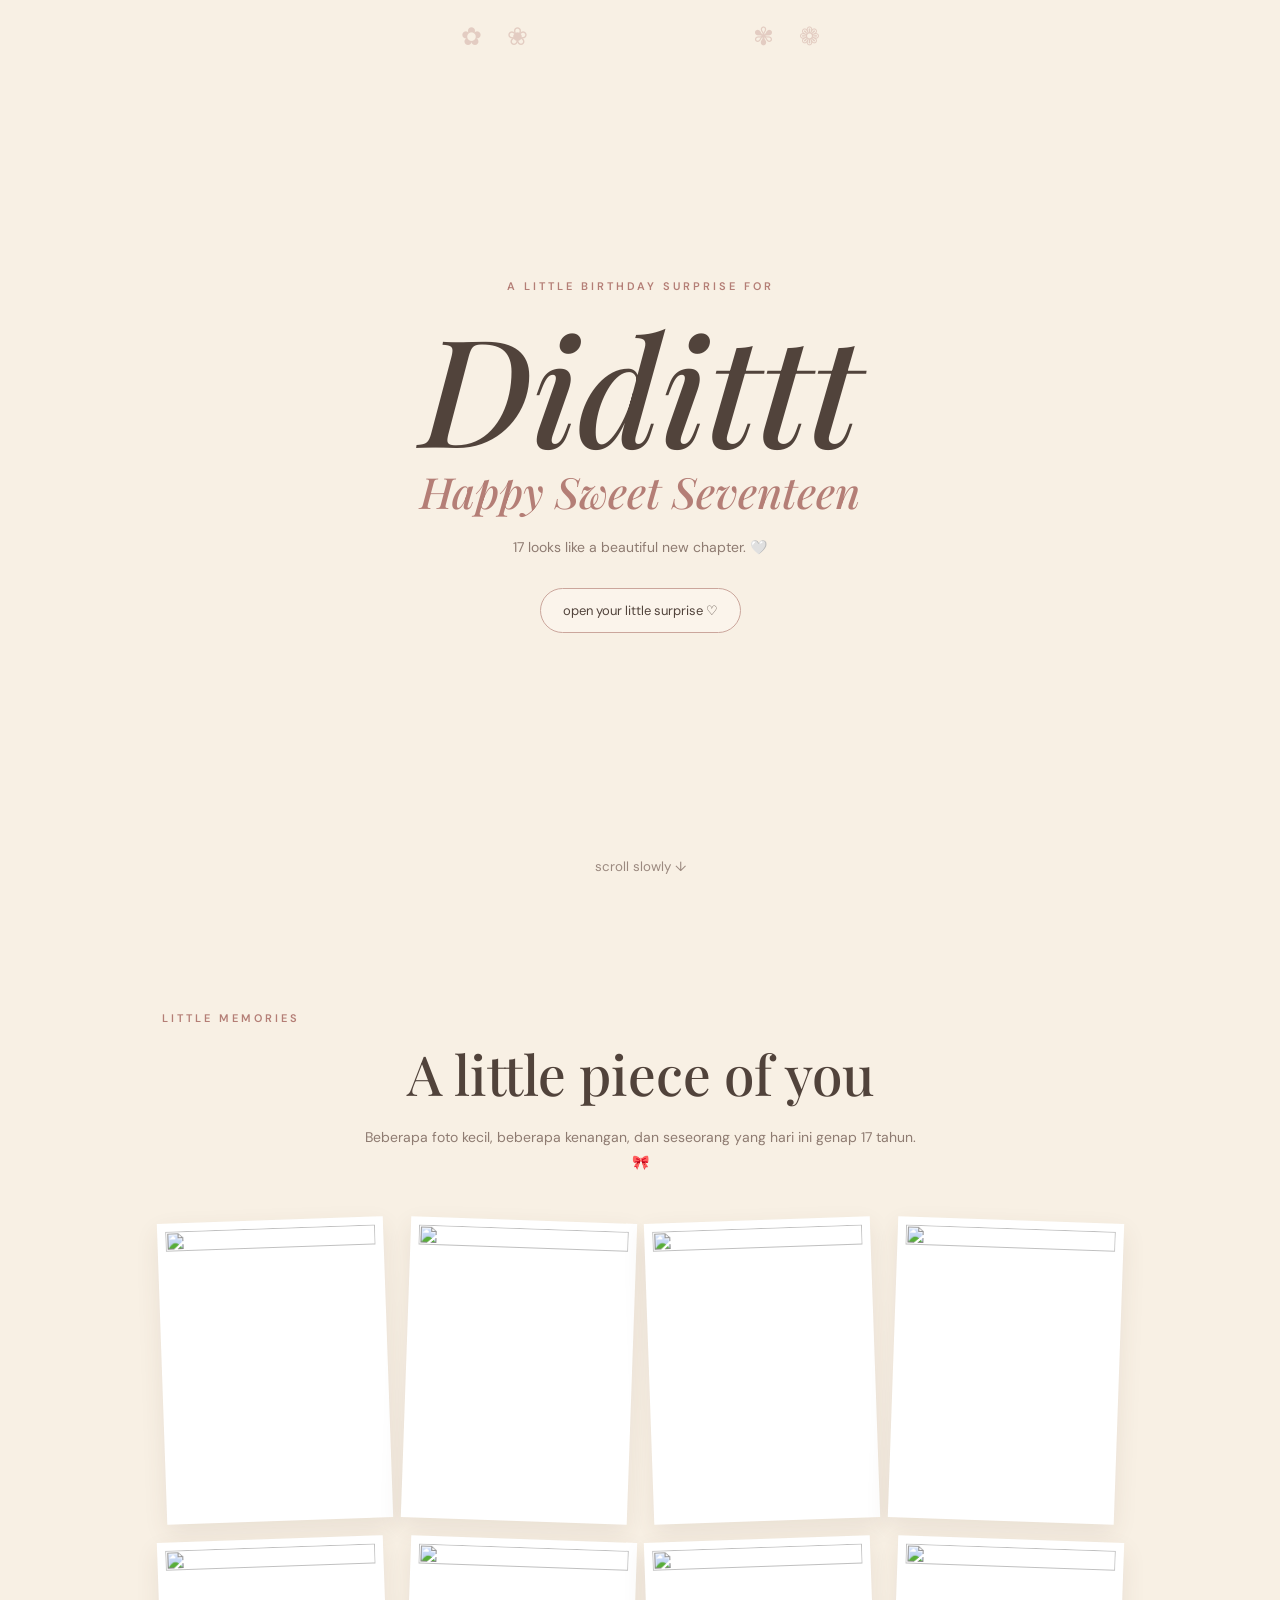
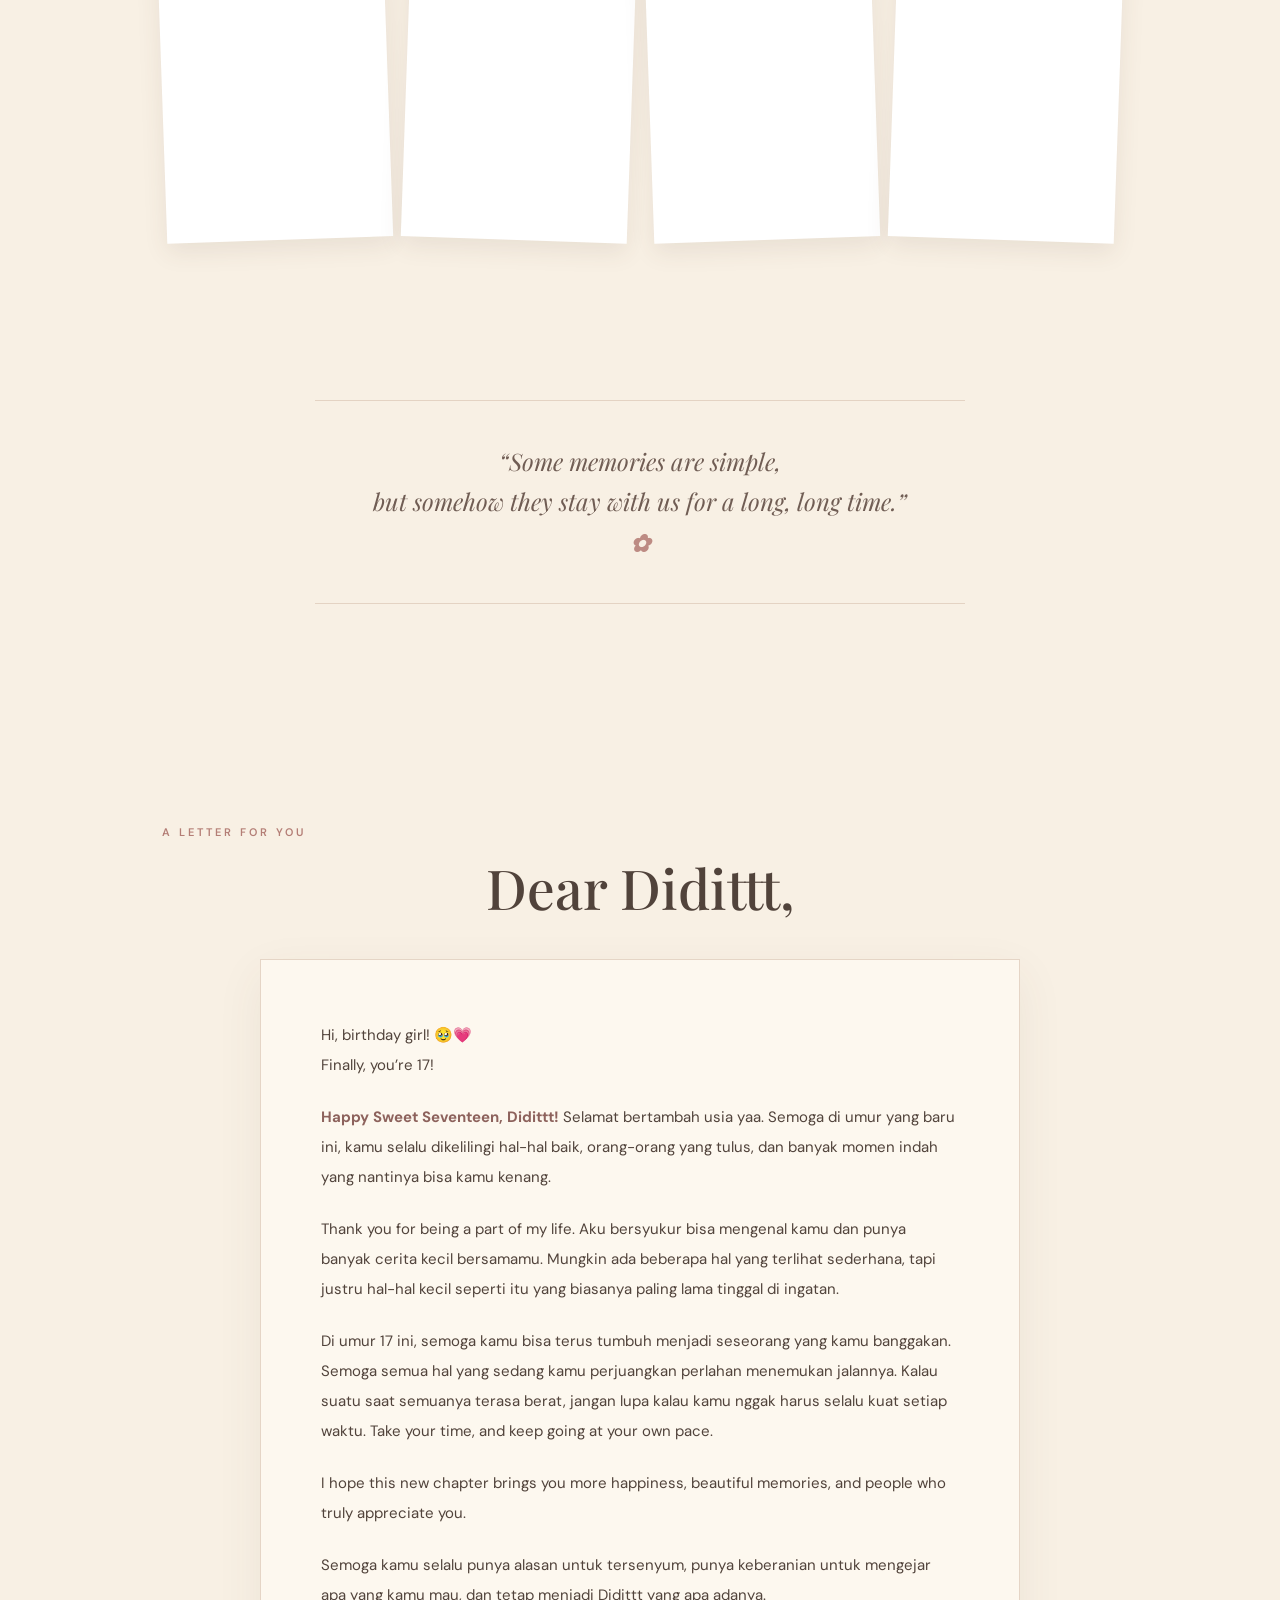
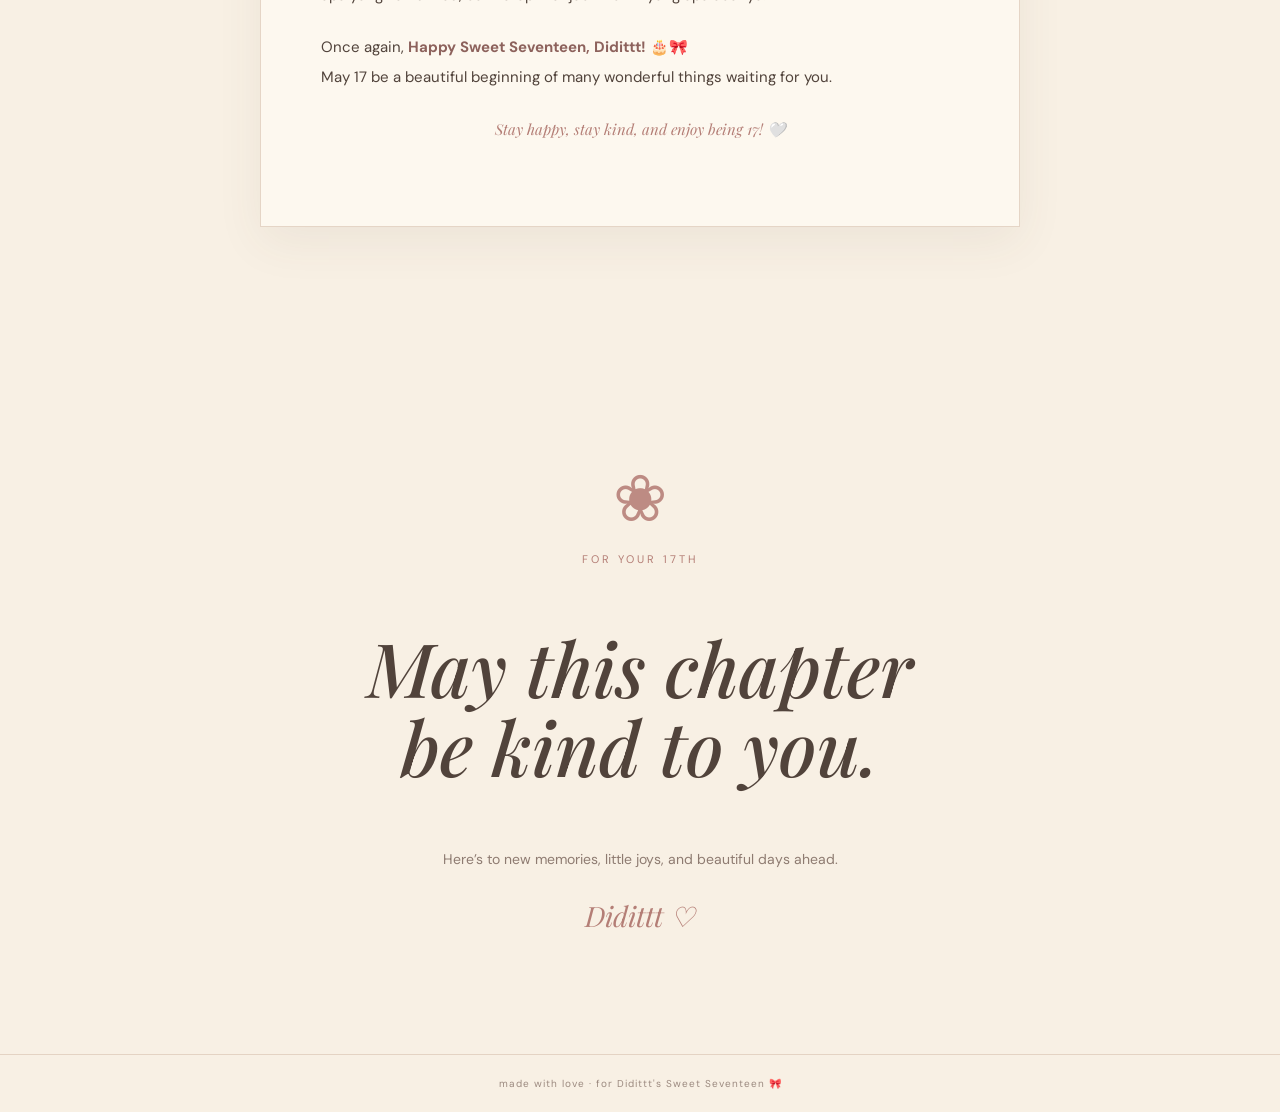
==== index.html @ 09ac8557 "Add files via upload" ====
<!doctype html>
<html lang="id">
<head>
<meta charset="utf-8"><meta name="viewport" content="width=device-width,initial-scale=1">
<title>Happy Sweet Seventeen, Didittt! 🎀</title>
<link rel="preconnect" href="https://fonts.googleapis.com">
<link href="https://fonts.googleapis.com/css2?family=DM+Sans:wght@400;500;600&family=Playfair+Display:ital,wght@0,500;0,600;1,500&display=swap" rel="stylesheet">
<link rel="stylesheet" href="style.css">
</head>
<body>
<div class="flowers">✿　❀　　　　　　　　　✾　❁</div>
<section class="hero">
<p>a little birthday surprise for</p><h1>Didittt</h1>
<h2>Happy Sweet Seventeen</h2><span>17 looks like a beautiful new chapter. 🤍</span>
<a href="#memories">open your little surprise ♡</a><small>scroll slowly ↓</small>
</section>

<section id="memories" class="section">
<p class="eyebrow">little memories</p><h2>A little piece of you</h2>
<p class="intro">Beberapa foto kecil, beberapa kenangan, dan seseorang yang hari ini genap 17 tahun. 🎀</p>
<div class="gallery">
<img src="images/didit1.jpg"><img src="images/didit2.jpg"><img src="images/didit3.jpg"><img src="images/didit4.jpg">
<img src="images/didit5.jpg"><img src="images/didit6.jpg"><img src="images/didit7.jpg"><img src="images/didit8.jpg">
</div>
</section>

<section class="quote"><div>“Some memories are simple,<br>but somehow they stay with us for a long, long time.”<br><b>✿</b></div></section>

<section class="section letter">
<p class="eyebrow">a letter for you</p><h2>Dear Didittt,</h2>
<article>
<p>Hi, birthday girl! 🥹💗<br>Finally, you’re 17!</p>
<p><b>Happy Sweet Seventeen, Didittt!</b> Selamat bertambah usia yaa. Semoga di umur yang baru ini, kamu selalu dikelilingi hal-hal baik, orang-orang yang tulus, dan banyak momen indah yang nantinya bisa kamu kenang.</p>
<p>Thank you for being a part of my life. Aku bersyukur bisa mengenal kamu dan punya banyak cerita kecil bersamamu. Mungkin ada beberapa hal yang terlihat sederhana, tapi justru hal-hal kecil seperti itu yang biasanya paling lama tinggal di ingatan.</p>
<p>Di umur 17 ini, semoga kamu bisa terus tumbuh menjadi seseorang yang kamu banggakan. Semoga semua hal yang sedang kamu perjuangkan perlahan menemukan jalannya. Kalau suatu saat semuanya terasa berat, jangan lupa kalau kamu nggak harus selalu kuat setiap waktu. Take your time, and keep going at your own pace.</p>
<p>I hope this new chapter brings you more happiness, beautiful memories, and people who truly appreciate you.</p>
<p>Semoga kamu selalu punya alasan untuk tersenyum, punya keberanian untuk mengejar apa yang kamu mau, dan tetap menjadi Didittt yang apa adanya.</p>
<p>Once again, <b>Happy Sweet Seventeen, Didittt!</b> 🎂🎀<br>May 17 be a beautiful beginning of many wonderful things waiting for you.</p>
<p class="sign">Stay happy, stay kind, and enjoy being 17! 🤍</p>
</article>
</section>

<section class="final"><div>❀</div><p>for your 17th</p><h2>May this chapter<br>be kind to you.</h2><span>Here’s to new memories, little joys, and beautiful days ahead.</span><strong>Didittt ♡</strong></section>
<footer>made with love · for Didittt's Sweet Seventeen 🎀</footer>
</body></html>
---- style.css ----
*{box-sizing:border-box}html{scroll-behavior:smooth}body{margin:0;background:#f8f0e4;color:#51433b;font-family:"DM Sans",sans-serif}body:before{content:"";position:fixed;inset:0;pointer-events:none;opacity:.12;background-image:radial-gradient(#8e776b .5px,transparent .5px);background-size:18px 18px}.flowers{position:fixed;top:20px;width:100%;text-align:center;color:#bd8b83;opacity:.35;font-size:25px;z-index:3}.hero{min-height:100vh;display:flex;flex-direction:column;align-items:center;justify-content:center;text-align:center;padding:30px}.hero>p,.eyebrow{text-transform:uppercase;letter-spacing:3px;font-size:11px;color:#b47e76;font-weight:600}.hero h1,.hero h2,.section h2,.final h2{font-family:"Playfair Display",serif}.hero h1{font-size:clamp(75px,18vw,150px);font-weight:500;font-style:italic;line-height:.9;margin:15px 0 8px}.hero h2{font-size:clamp(25px,5vw,43px);font-weight:500;font-style:italic;color:#b47e76;margin:0}.hero span,.final span{margin-top:18px;color:#8e7b71;font-size:14px}.hero a{margin-top:32px;padding:13px 22px;border:1px solid #cba69c;border-radius:30px;text-decoration:none;color:#51433b;font-size:13px;background:#fffaf380}.hero small{position:absolute;bottom:25px;color:#9b897f}.section{max-width:1000px;margin:auto;padding:100px 22px}.section>h2{text-align:center;font-size:clamp(35px,6vw,55px);font-weight:500;margin:8px 0}.intro{max-width:570px;margin:15px auto 45px;text-align:center;color:#8e7b71;font-size:14px;line-height:1.8}.gallery{display:grid;grid-template-columns:repeat(4,1fr);gap:18px}.gallery img{width:100%;aspect-ratio:3/4;object-fit:cover;background:white;padding:8px 8px 28px;box-shadow:0 9px 25px #54403418}.gallery img:nth-child(odd){transform:rotate(-2deg)}.gallery img:nth-child(even){transform:rotate(2deg)}.quote{padding:60px 25px 110px;text-align:center}.quote div{max-width:650px;margin:auto;border-top:1px solid #e4d3c3;border-bottom:1px solid #e4d3c3;padding:40px 20px;font:italic 24px/1.7 "Playfair Display",serif;color:#705d54}.quote b{color:#bd8b83}.letter article{max-width:760px;margin:35px auto 0;background:#fffaf3cc;border:1px solid #e5d5c6;padding:clamp(28px,6vw,60px);box-shadow:0 15px 45px #54403412}.letter article p{font-size:15px;line-height:2;margin:0 0 22px}.letter b{color:#8d625c}.sign{text-align:center;font:italic 18px "Playfair Display",serif;color:#b47e76}.final{text-align:center;padding:130px 25px 120px}.final>div{font-size:65px;color:#bd8b83}.final>p{letter-spacing:3px;text-transform:uppercase;color:#b47e76;font-size:11px}.final h2{font-size:clamp(43px,8vw,75px);font-weight:500;font-style:italic;line-height:1.05}.final strong{display:block;margin-top:28px;font:italic 28px "Playfair Display";color:#b47e76}footer{text-align:center;border-top:1px solid #e4d3c3;padding:22px;color:#9b897f;font-size:10px;letter-spacing:1px}@media(max-width:750px){.gallery{grid-template-columns:repeat(2,1fr);gap:12px}.section{padding:80px 18px}.letter article p{font-size:14px;line-height:1.85}}
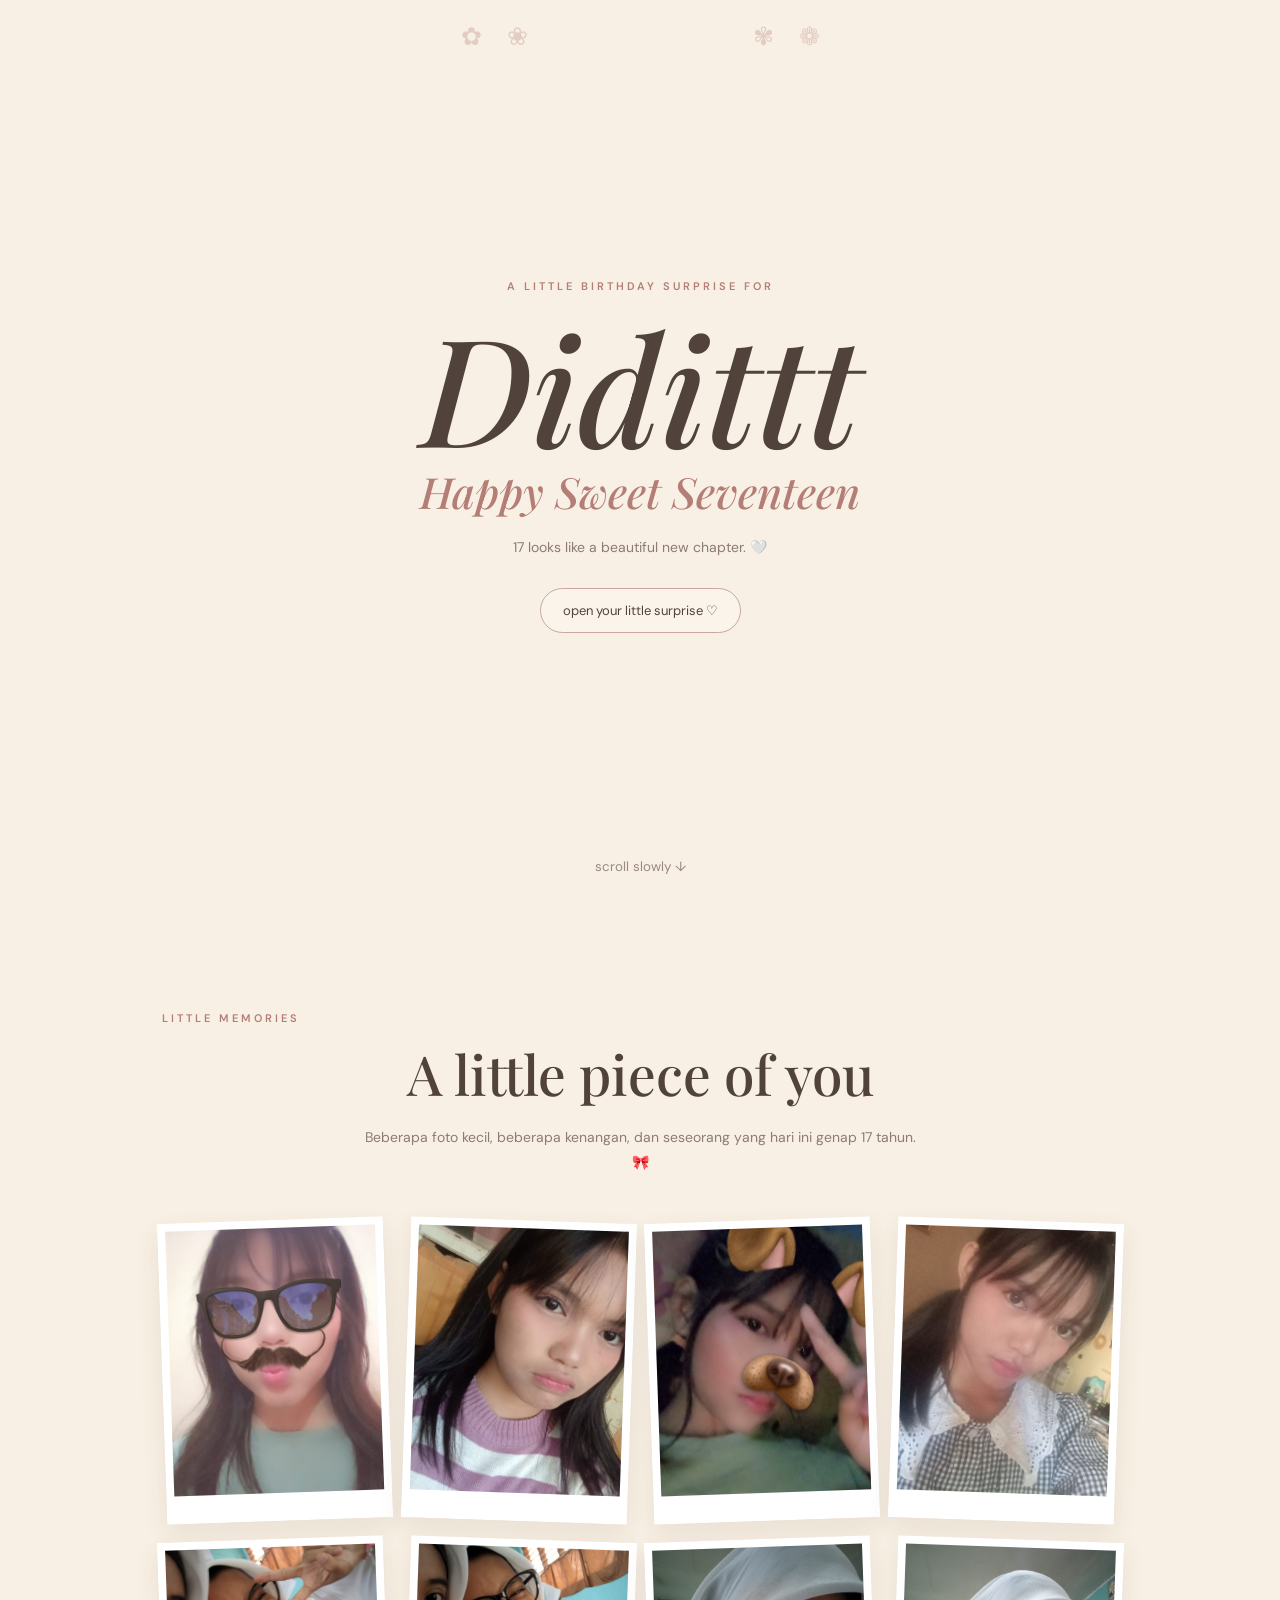
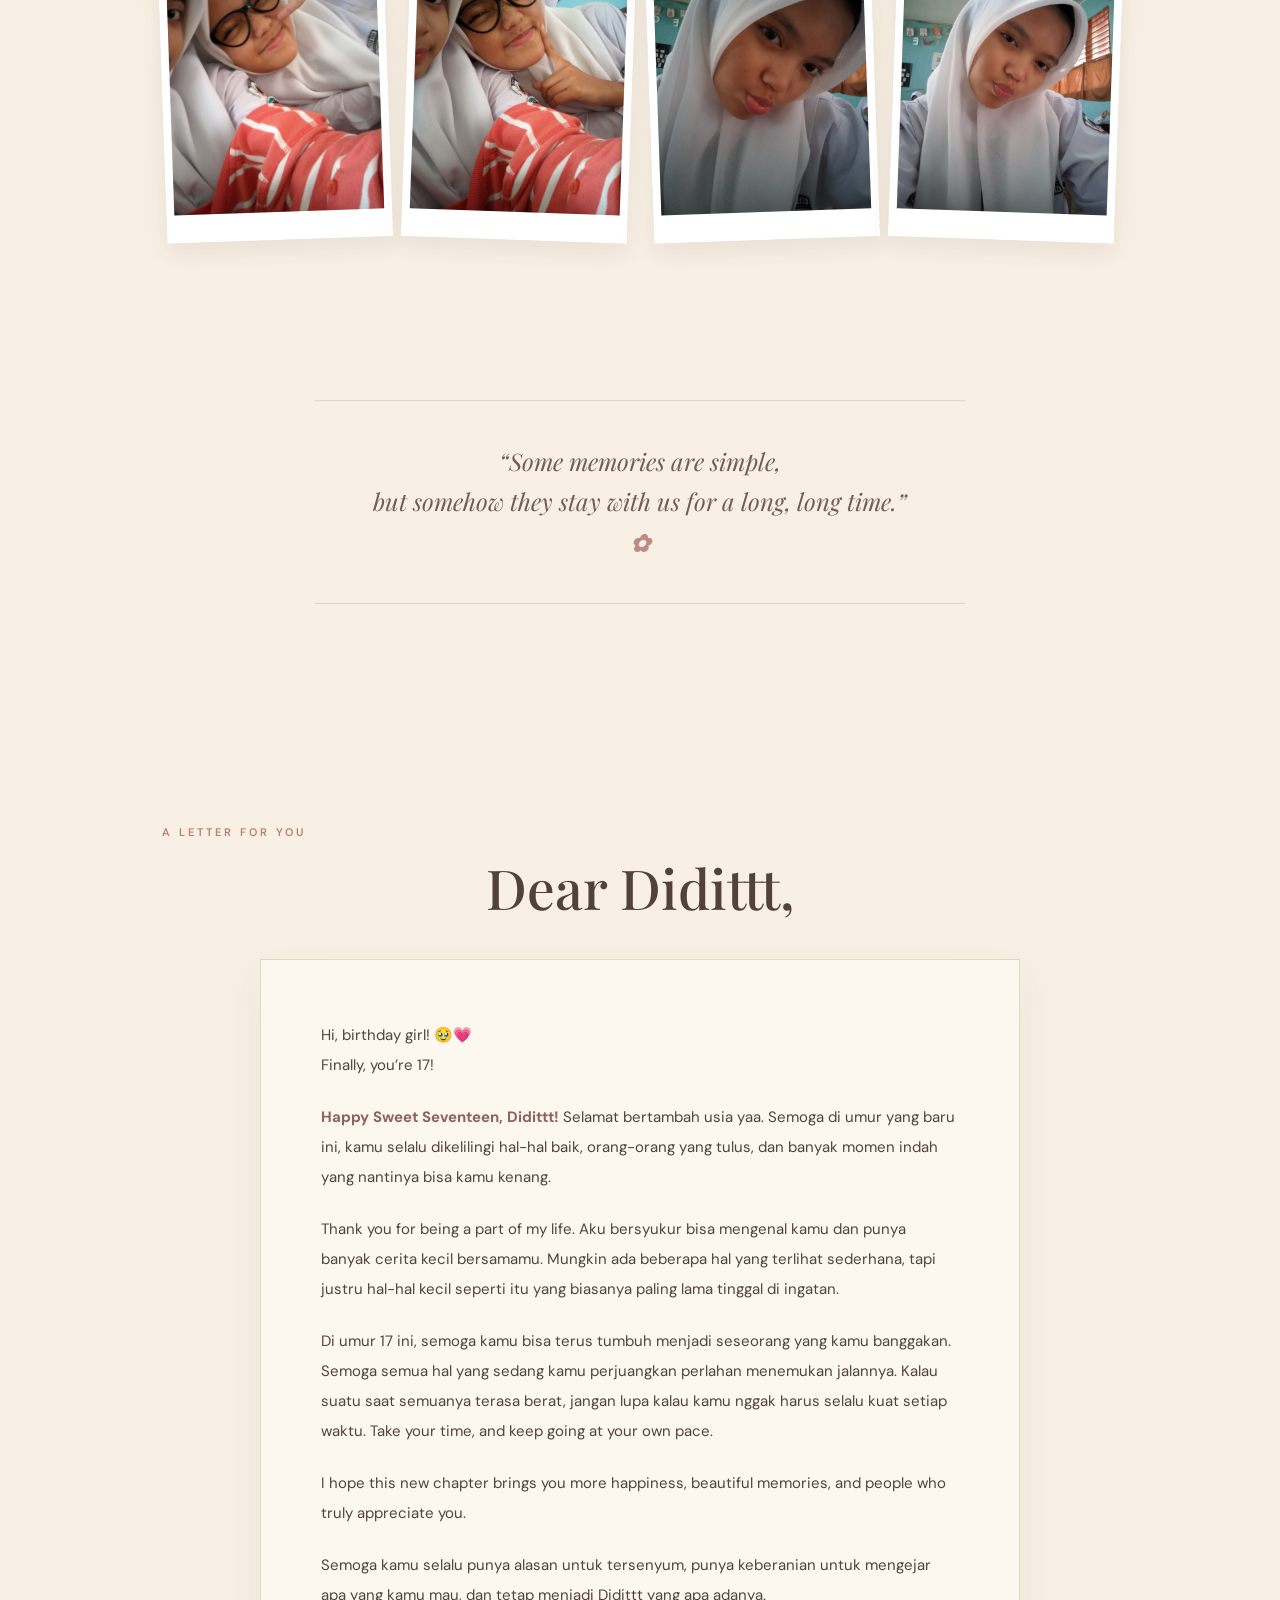
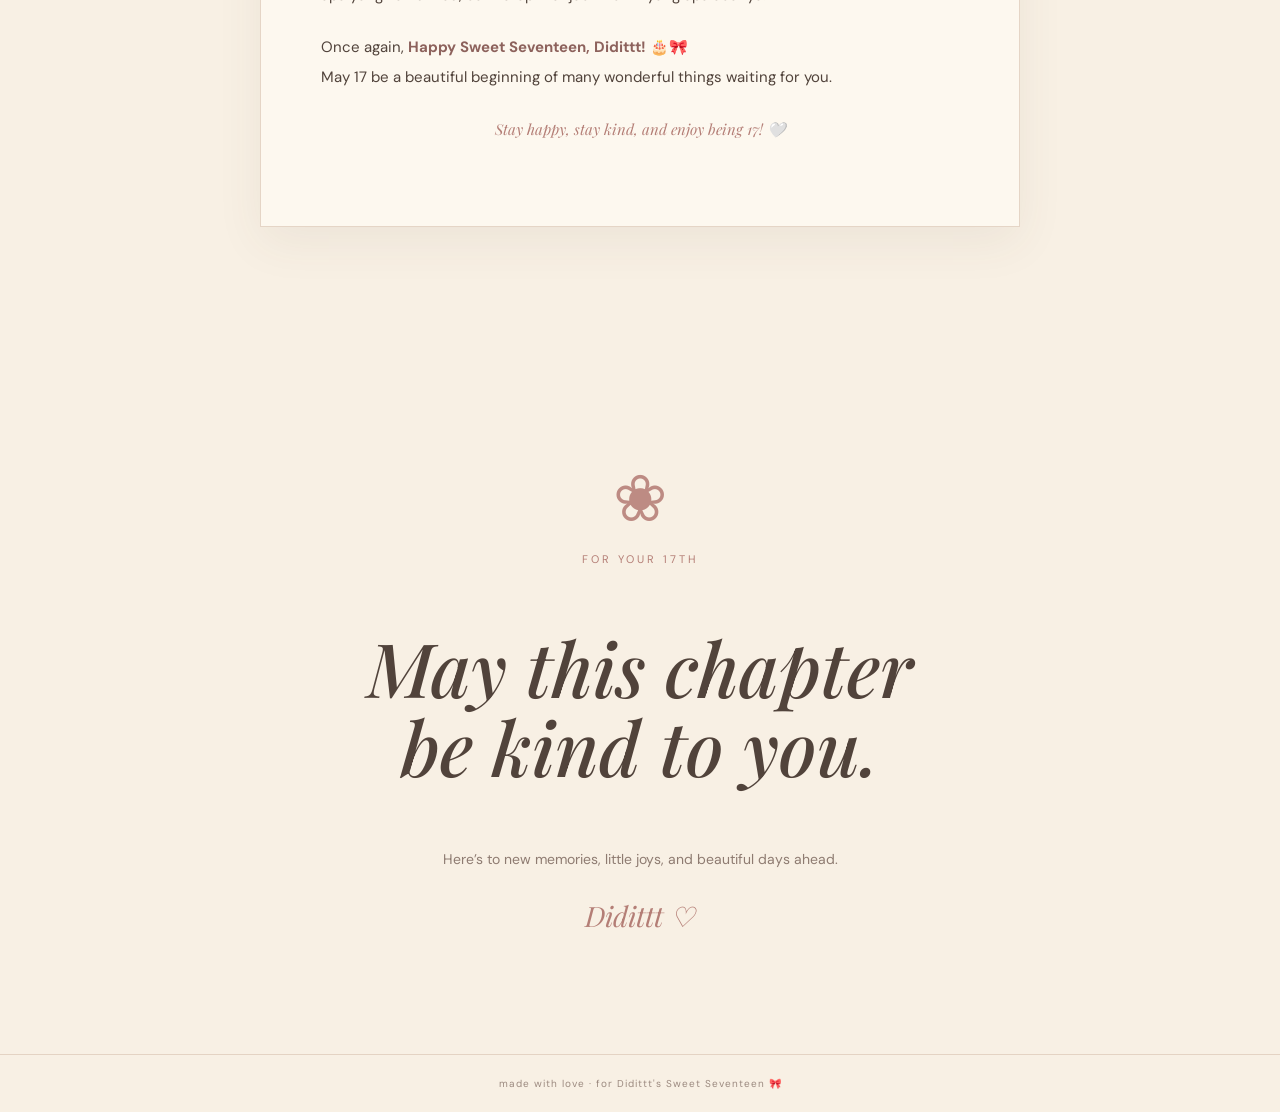
==== commit 942ba939: "Update index.html" ====
--- a/index.html
+++ b/index.html
@@ -19,8 +19,14 @@
 <p class="eyebrow">little memories</p><h2>A little piece of you</h2>
 <p class="intro">Beberapa foto kecil, beberapa kenangan, dan seseorang yang hari ini genap 17 tahun. 🎀</p>
 <div class="gallery">
-<img src="images/didit1.jpg"><img src="images/didit2.jpg"><img src="images/didit3.jpg"><img src="images/didit4.jpg">
-<img src="images/didit5.jpg"><img src="images/didit6.jpg"><img src="images/didit7.jpg"><img src="images/didit8.jpg">
+<img src="didit1.jpg">
+<img src="didit2.jpg">
+<img src="didit3.jpg">
+<img src="didit4.jpg">
+<img src="didit5.jpg">
+<img src="didit6.jpg">
+<img src="didit7.jpg">
+<img src="didit8.jpg">
 </div>
 </section>
 
@@ -42,4 +48,4 @@
 
 <section class="final"><div>❀</div><p>for your 17th</p><h2>May this chapter<br>be kind to you.</h2><span>Here’s to new memories, little joys, and beautiful days ahead.</span><strong>Didittt ♡</strong></section>
 <footer>made with love · for Didittt's Sweet Seventeen 🎀</footer>
-</body></html>+</body></html>
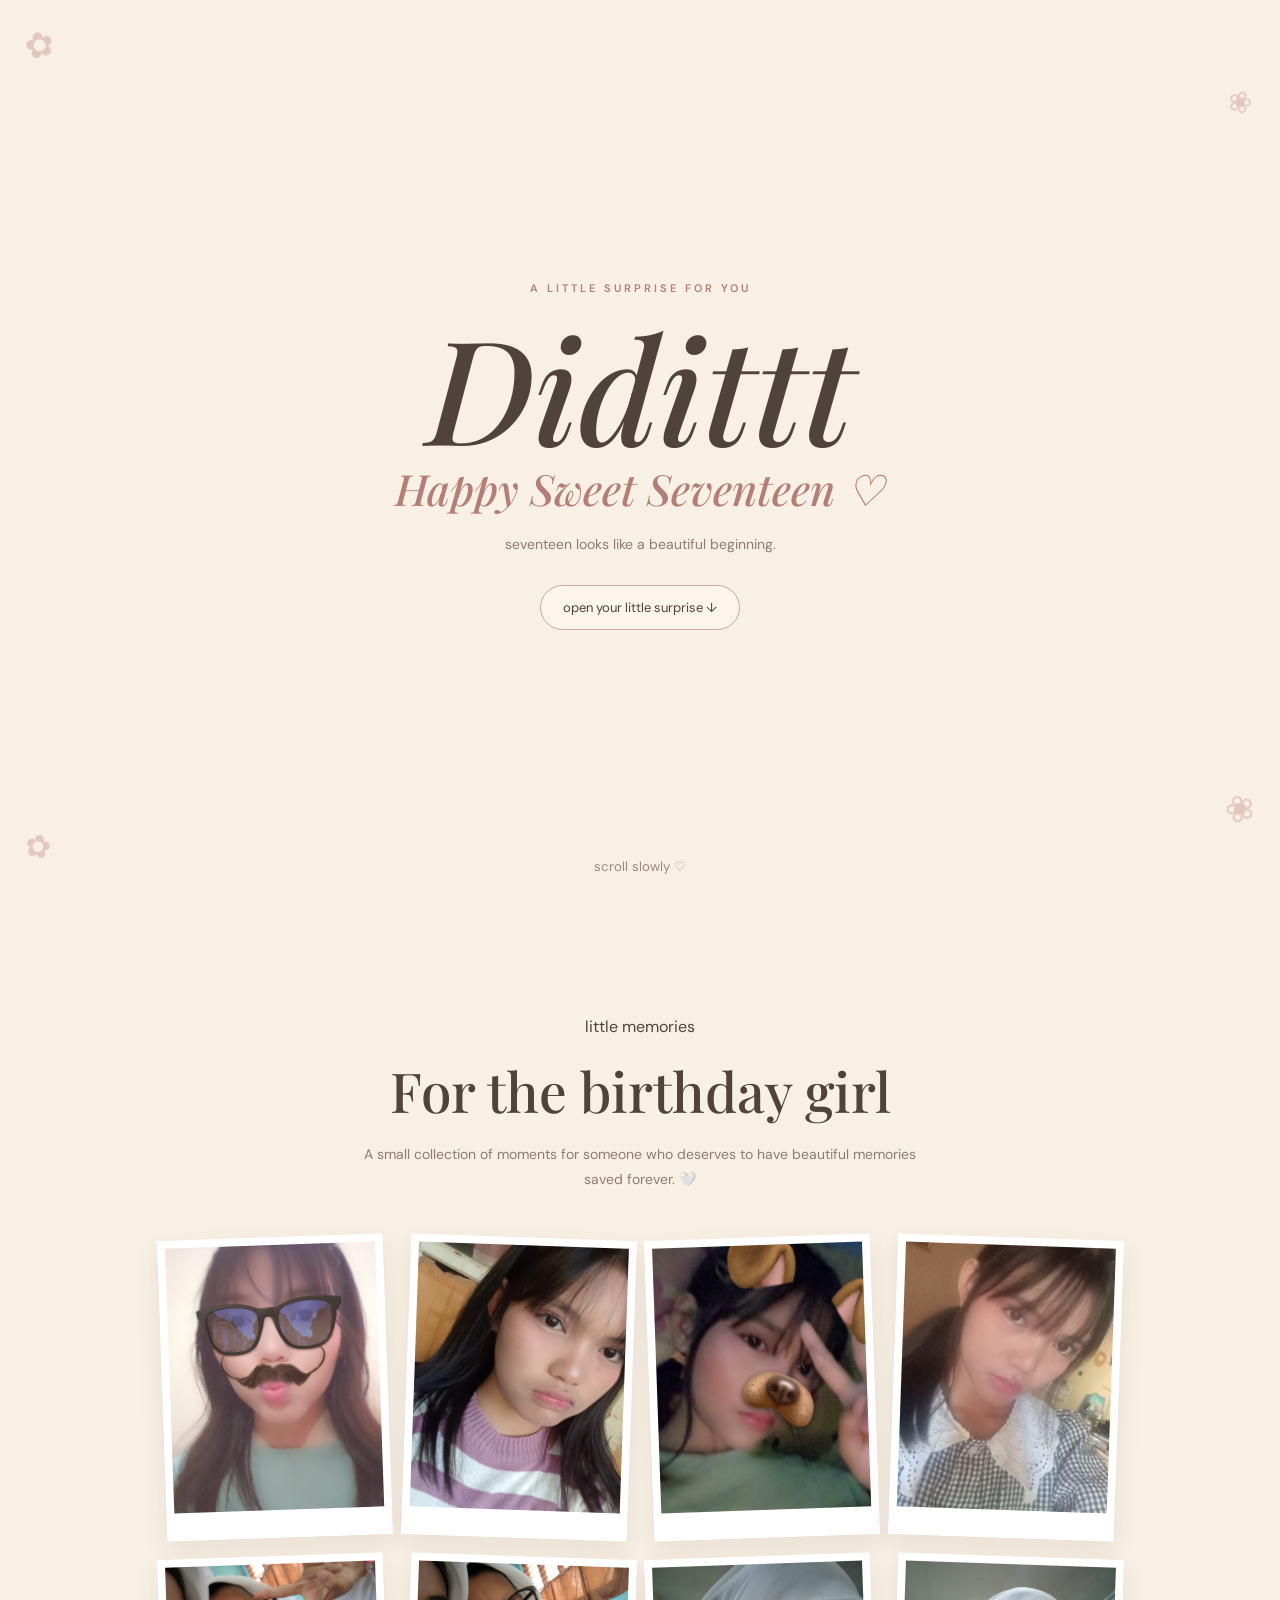
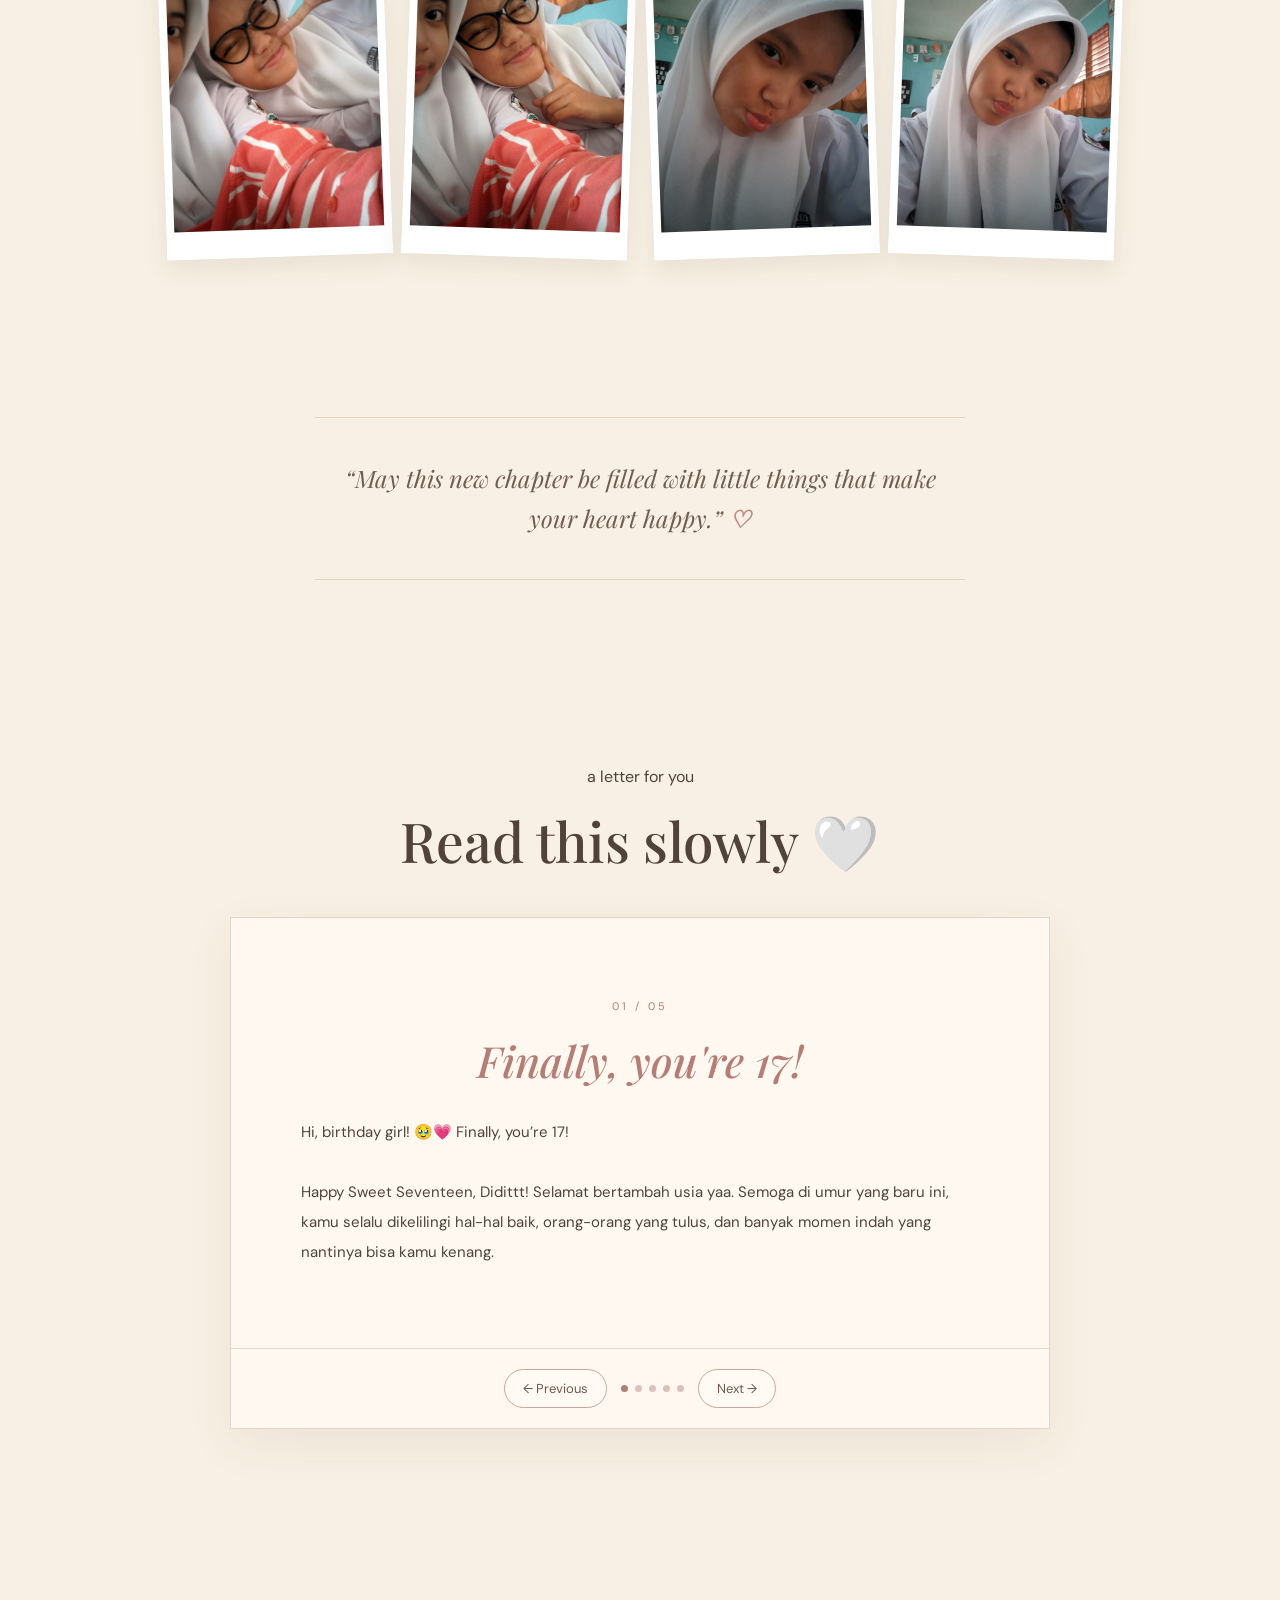
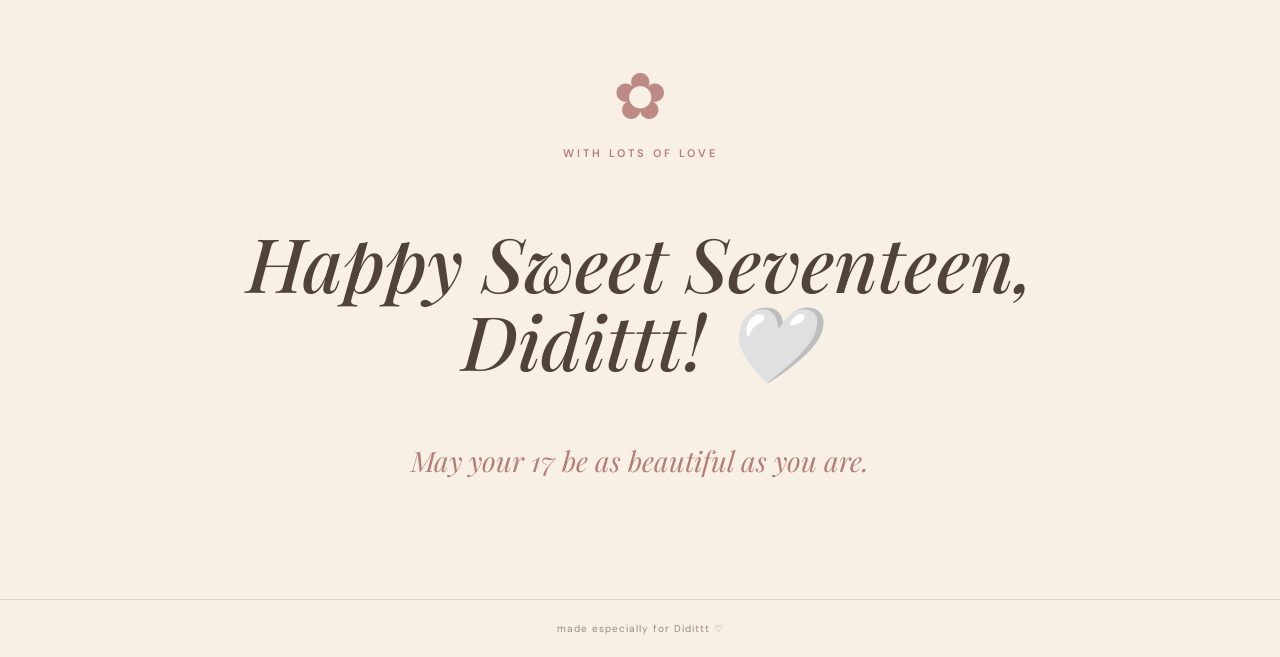
==== commit a51caac7: "Rename index-didit-sweet17-lily-1.html to index.html" ====
--- a/index.html
+++ b/index.html
@@ -1,51 +1,243 @@
-<!doctype html>
+<!DOCTYPE html>
 <html lang="id">
 <head>
-<meta charset="utf-8"><meta name="viewport" content="width=device-width,initial-scale=1">
-<title>Happy Sweet Seventeen, Didittt! 🎀</title>
+<meta charset="UTF-8">
+<meta name="viewport" content="width=device-width, initial-scale=1.0">
+<title>Happy Sweet Seventeen, Didittt! 🤍</title>
 <link rel="preconnect" href="https://fonts.googleapis.com">
-<link href="https://fonts.googleapis.com/css2?family=DM+Sans:wght@400;500;600&family=Playfair+Display:ital,wght@0,500;0,600;1,500&display=swap" rel="stylesheet">
-<link rel="stylesheet" href="style.css">
+<link rel="preconnect" href="https://fonts.gstatic.com" crossorigin>
+<link href="https://fonts.googleapis.com/css2?family=DM+Sans:wght@400;500;600&family=Playfair+Display:ital,wght@0,400;0,500;1,400;1,500&display=swap" rel="stylesheet">
+
+<style>
+*{box-sizing:border-box}
+html{scroll-behavior:smooth}
+body{
+  margin:0;
+  background:#f8f0e4;
+  color:#51433b;
+  font-family:"DM Sans",sans-serif;
+  overflow-x:hidden;
+}
+body:before{
+  content:"";position:fixed;inset:0;pointer-events:none;opacity:.1;
+  background-image:radial-gradient(#8e776b .5px,transparent .5px);
+  background-size:18px 18px;z-index:0
+}
+.lily{
+  position:fixed;
+  color:#c99691;
+  opacity:.45;
+  font-size:35px;
+  z-index:2;
+  pointer-events:none;
+  font-family:serif;
+}
+.lily.one{top:25px;left:25px;transform:rotate(-15deg)}
+.lily.two{top:85px;right:28px;transform:rotate(18deg);font-size:29px}
+.lily.three{bottom:35px;left:25px;transform:rotate(12deg);font-size:31px}
+.lily.four{bottom:70px;right:25px;transform:rotate(-20deg);font-size:36px}
+
+.hero{
+  min-height:100vh;display:flex;flex-direction:column;align-items:center;
+  justify-content:center;text-align:center;padding:30px;position:relative;z-index:1
+}
+.hero .eyebrow,.final p{
+  text-transform:uppercase;letter-spacing:3px;font-size:11px;color:#b47e76;font-weight:600
+}
+.hero h1,.hero h2,.section h2,.final h2,.slide h2{
+  font-family:"Playfair Display",serif
+}
+.hero h1{
+  font-size:clamp(65px,17vw,145px);font-weight:500;font-style:italic;
+  line-height:.9;margin:15px 0 8px
+}
+.hero h2{font-size:clamp(25px,5vw,43px);font-weight:500;font-style:italic;color:#b47e76;margin:0}
+.hero span{margin-top:18px;color:#8e7b71;font-size:14px}
+.hero a{
+  margin-top:32px;padding:13px 22px;border:1px solid #cba69c;border-radius:30px;
+  text-decoration:none;color:#51433b;font-size:13px;background:#fffaf380
+}
+.hero small{position:absolute;bottom:25px;color:#9b897f}
+
+.section{max-width:1000px;margin:auto;padding:100px 22px;position:relative;z-index:1}
+.section>h2{text-align:center;font-size:clamp(35px,6vw,55px);font-weight:500;margin:8px 0}
+.intro{max-width:570px;margin:15px auto 45px;text-align:center;color:#8e7b71;font-size:14px;line-height:1.8}
+.gallery{display:grid;grid-template-columns:repeat(4,1fr);gap:18px}
+.gallery img{
+  width:100%;aspect-ratio:3/4;object-fit:cover;background:white;padding:8px 8px 28px;
+  box-shadow:0 9px 25px #54403418
+}
+.gallery img:nth-child(odd){transform:rotate(-2deg)}
+.gallery img:nth-child(even){transform:rotate(2deg)}
+
+.quote{padding:60px 25px 100px;text-align:center;position:relative;z-index:1}
+.quote div{max-width:650px;margin:auto;border-top:1px solid #e4d3c3;border-bottom:1px solid #e4d3c3;padding:40px 20px;font:italic 24px/1.7 "Playfair Display",serif;color:#705d54}
+.quote b{color:#bd8b83}
+
+.letter{padding-top:70px}
+.slideshow{
+  max-width:820px;margin:40px auto 0;background:#fffaf3cc;border:1px solid #e5d5c6;
+  box-shadow:0 15px 45px #54403412;overflow:hidden
+}
+.slide{display:none;padding:clamp(30px,7vw,70px);min-height:430px}
+.slide.active{display:flex;flex-direction:column;justify-content:center;animation:fade .45s ease}
+@keyframes fade{from{opacity:0;transform:translateX(15px)}to{opacity:1;transform:translateX(0)}}
+.slide-number{text-align:center;color:#b47e76;font-size:11px;letter-spacing:3px;text-transform:uppercase}
+.slide h2{text-align:center;font-size:clamp(28px,5vw,43px);font-weight:500;font-style:italic;color:#b47e76;margin:18px 0 28px}
+.slide p{font-size:15px;line-height:2;margin:0;color:#51433b}
+.slide p.center{text-align:center}
+.slide b{color:#8d625c}
+.controls{display:flex;justify-content:center;align-items:center;gap:14px;padding:20px;border-top:1px solid #e5d5c6}
+.controls button{
+  border:1px solid #cba69c;background:#fffaf3;color:#6d5951;border-radius:25px;
+  padding:10px 18px;font-family:inherit;cursor:pointer;font-size:13px
+}
+.controls button:hover{background:#f5e8dc}
+.dots{display:flex;gap:7px}
+.dot{width:7px;height:7px;border-radius:50%;background:#dbc3ba;cursor:pointer}
+.dot.active{background:#b47e76}
+
+.final{text-align:center;padding:130px 25px 120px;position:relative;z-index:1}
+.final .lily-big{font-size:65px;color:#bd8b83;font-family:serif}
+.final h2{font-size:clamp(43px,8vw,75px);font-weight:500;font-style:italic;line-height:1.05}
+.final strong{display:block;margin-top:28px;font:italic 28px "Playfair Display";color:#b47e76}
+footer{text-align:center;border-top:1px solid #e4d3c3;padding:22px;color:#9b897f;font-size:10px;letter-spacing:1px;position:relative;z-index:1}
+
+@media(max-width:750px){
+  .gallery{grid-template-columns:repeat(2,1fr);gap:12px}
+  .section{padding:80px 18px}
+  .slide{min-height:480px;padding:30px 24px}
+  .slide p{font-size:14px;line-height:1.85}
+  .controls{gap:8px}
+  .controls button{padding:9px 13px}
+}
+</style>
 </head>
+
 <body>
-<div class="flowers">✿　❀　　　　　　　　　✾　❁</div>
+<div class="lily one">✿</div>
+<div class="lily two">❀</div>
+<div class="lily three">✿</div>
+<div class="lily four">❀</div>
+
 <section class="hero">
-<p>a little birthday surprise for</p><h1>Didittt</h1>
-<h2>Happy Sweet Seventeen</h2><span>17 looks like a beautiful new chapter. 🤍</span>
-<a href="#memories">open your little surprise ♡</a><small>scroll slowly ↓</small>
-</section>
-
-<section id="memories" class="section">
-<p class="eyebrow">little memories</p><h2>A little piece of you</h2>
-<p class="intro">Beberapa foto kecil, beberapa kenangan, dan seseorang yang hari ini genap 17 tahun. 🎀</p>
-<div class="gallery">
-<img src="didit1.jpg">
-<img src="didit2.jpg">
-<img src="didit3.jpg">
-<img src="didit4.jpg">
-<img src="didit5.jpg">
-<img src="didit6.jpg">
-<img src="didit7.jpg">
-<img src="didit8.jpg">
-</div>
-</section>
-
-<section class="quote"><div>“Some memories are simple,<br>but somehow they stay with us for a long, long time.”<br><b>✿</b></div></section>
-
-<section class="section letter">
-<p class="eyebrow">a letter for you</p><h2>Dear Didittt,</h2>
-<article>
-<p>Hi, birthday girl! 🥹💗<br>Finally, you’re 17!</p>
-<p><b>Happy Sweet Seventeen, Didittt!</b> Selamat bertambah usia yaa. Semoga di umur yang baru ini, kamu selalu dikelilingi hal-hal baik, orang-orang yang tulus, dan banyak momen indah yang nantinya bisa kamu kenang.</p>
-<p>Thank you for being a part of my life. Aku bersyukur bisa mengenal kamu dan punya banyak cerita kecil bersamamu. Mungkin ada beberapa hal yang terlihat sederhana, tapi justru hal-hal kecil seperti itu yang biasanya paling lama tinggal di ingatan.</p>
-<p>Di umur 17 ini, semoga kamu bisa terus tumbuh menjadi seseorang yang kamu banggakan. Semoga semua hal yang sedang kamu perjuangkan perlahan menemukan jalannya. Kalau suatu saat semuanya terasa berat, jangan lupa kalau kamu nggak harus selalu kuat setiap waktu. Take your time, and keep going at your own pace.</p>
-<p>I hope this new chapter brings you more happiness, beautiful memories, and people who truly appreciate you.</p>
-<p>Semoga kamu selalu punya alasan untuk tersenyum, punya keberanian untuk mengejar apa yang kamu mau, dan tetap menjadi Didittt yang apa adanya.</p>
-<p>Once again, <b>Happy Sweet Seventeen, Didittt!</b> 🎂🎀<br>May 17 be a beautiful beginning of many wonderful things waiting for you.</p>
-<p class="sign">Stay happy, stay kind, and enjoy being 17! 🤍</p>
-</article>
-</section>
-
-<section class="final"><div>❀</div><p>for your 17th</p><h2>May this chapter<br>be kind to you.</h2><span>Here’s to new memories, little joys, and beautiful days ahead.</span><strong>Didittt ♡</strong></section>
-<footer>made with love · for Didittt's Sweet Seventeen 🎀</footer>
-</body></html>
+  <p class="eyebrow">a little surprise for you</p>
+  <h1>Didittt</h1>
+  <h2>Happy Sweet Seventeen ♡</h2>
+  <span>seventeen looks like a beautiful beginning.</span>
+  <a href="#photos">open your little surprise ↓</a>
+  <small>scroll slowly ♡</small>
+</section>
+
+<section class="section" id="photos">
+  <p class="eyebrow" style="text-align:center">little memories</p>
+  <h2>For the birthday girl</h2>
+  <p class="intro">A small collection of moments for someone who deserves to have beautiful memories saved forever. 🤍</p>
+  <div class="gallery">
+    <img src="didit1.jpg" alt="Memory 1">
+    <img src="didit2.jpg" alt="Memory 2">
+    <img src="didit3.jpg" alt="Memory 3">
+    <img src="didit4.jpg" alt="Memory 4">
+    <img src="didit5.jpg" alt="Memory 5">
+    <img src="didit6.jpg" alt="Memory 6">
+    <img src="didit7.jpg" alt="Memory 7">
+    <img src="didit8.jpg" alt="Memory 8">
+  </div>
+</section>
+
+<section class="quote">
+  <div>“May this new chapter be filled with little things that make your heart happy.” <b>♡</b></div>
+</section>
+
+<section class="section letter" id="letter">
+  <p class="eyebrow" style="text-align:center">a letter for you</p>
+  <h2>Read this slowly 🤍</h2>
+
+  <div class="slideshow" id="slideshow">
+    <article class="slide active">
+      <div class="slide-number">01 / 05</div>
+      <h2>Finally, you're 17!</h2>
+      <p>Hi, birthday girl! 🥹💗 Finally, you’re 17!<br><br>
+      Happy Sweet Seventeen, Didittt! Selamat bertambah usia yaa. Semoga di umur yang baru ini, kamu selalu dikelilingi hal-hal baik, orang-orang yang tulus, dan banyak momen indah yang nantinya bisa kamu kenang.</p>
+    </article>
+
+    <article class="slide">
+      <div class="slide-number">02 / 05</div>
+      <h2>Thank you for being here</h2>
+      <p>Thank you for being a part of my life. Aku bersyukur bisa mengenal kamu dan punya banyak cerita kecil bersamamu. Mungkin ada beberapa hal yang terlihat sederhana, tapi justru hal-hal kecil seperti itu yang biasanya paling lama tinggal di ingatan.</p>
+    </article>
+
+    <article class="slide">
+      <div class="slide-number">03 / 05</div>
+      <h2>A new chapter</h2>
+      <p>Di umur 17 ini, semoga kamu bisa terus tumbuh menjadi seseorang yang kamu banggakan. Semoga semua hal yang sedang kamu perjuangkan perlahan menemukan jalannya.<br><br>
+      Kalau suatu saat semuanya terasa berat, jangan lupa kalau kamu nggak harus selalu kuat setiap waktu. <b>Take your time, and keep going at your own pace.</b></p>
+    </article>
+
+    <article class="slide">
+      <div class="slide-number">04 / 05</div>
+      <h2>For your days ahead</h2>
+      <p>I hope this new chapter brings you more happiness, beautiful memories, and people who truly appreciate you.<br><br>
+      Semoga kamu selalu punya alasan untuk tersenyum, punya keberanian untuk mengejar apa yang kamu mau, dan tetap menjadi Didittt yang apa adanya.</p>
+    </article>
+
+    <article class="slide">
+      <div class="slide-number">05 / 05</div>
+      <h2>Once again, happy birthday!</h2>
+      <p class="center">Once again, <b>Happy Sweet Seventeen, Didittt! 🎂🎀</b><br><br>
+      May 17 be a beautiful beginning of many wonderful things waiting for you.<br><br>
+      Stay happy, stay kind, and enjoy being 17! 🤍</p>
+    </article>
+
+    <div class="controls">
+      <button id="prev">← Previous</button>
+      <div class="dots" id="dots"></div>
+      <button id="next">Next →</button>
+    </div>
+  </div>
+</section>
+
+<section class="final">
+  <div class="lily-big">✿</div>
+  <p>with lots of love</p>
+  <h2>Happy Sweet Seventeen,<br>Didittt! 🤍</h2>
+  <strong>May your 17 be as beautiful as you are.</strong>
+</section>
+
+<footer>made especially for Didittt ♡</footer>
+
+<script>
+const slides = document.querySelectorAll(".slide");
+const dotsBox = document.getElementById("dots");
+let current = 0;
+
+slides.forEach((_, i) => {
+  const dot = document.createElement("span");
+  dot.className = "dot" + (i === 0 ? " active" : "");
+  dot.addEventListener("click", () => showSlide(i));
+  dotsBox.appendChild(dot);
+});
+
+const dots = document.querySelectorAll(".dot");
+
+function showSlide(index){
+  current = (index + slides.length) % slides.length;
+  slides.forEach((s,i) => s.classList.toggle("active", i === current));
+  dots.forEach((d,i) => d.classList.toggle("active", i === current));
+}
+
+document.getElementById("next").addEventListener("click", () => showSlide(current + 1));
+document.getElementById("prev").addEventListener("click", () => showSlide(current - 1));
+
+let startX = 0;
+document.getElementById("slideshow").addEventListener("touchstart", e => {
+  startX = e.changedTouches[0].screenX;
+});
+document.getElementById("slideshow").addEventListener("touchend", e => {
+  const endX = e.changedTouches[0].screenX;
+  if (endX < startX - 50) showSlide(current + 1);
+  if (endX > startX + 50) showSlide(current - 1);
+});
+</script>
+</body>
+</html>
